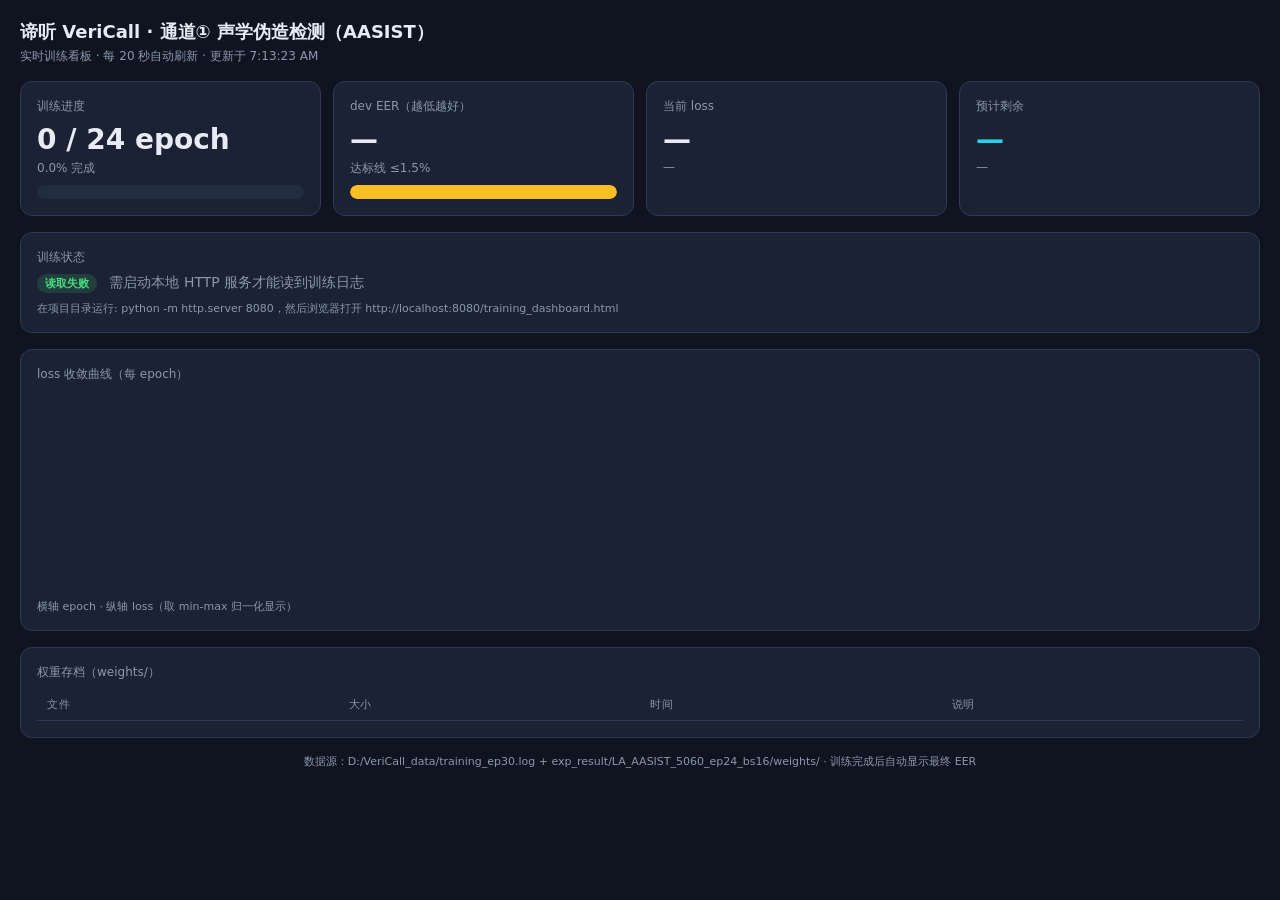
==== training_dashboard.html @ 416a3ff2 "restore: 全量恢复任务书 P0-P3 成果（原 git 对象库损坏，重建基线）" ====
<!DOCTYPE html>
<html lang="zh-CN">
<head>
<meta charset="UTF-8">
<meta name="viewport" content="width=device-width, initial-scale=1.0">
<title>谛听 VeriCall · 通道① AASIST 训练实时看板</title>
<style>
  :root{
    --bg:#0f1420; --card:#1a2233; --card2:#222c42; --line:#2e3a55;
    --text:#e6ebf5; --muted:#8b97ad; --green:#4ade80; --amber:#fbbf24;
    --red:#f87171; --purple:#a78bfa; --cyan:#22d3ee;
  }
  *{box-sizing:border-box;margin:0;padding:0}
  body{background:var(--bg);color:var(--text);font-family:'Segoe UI',system-ui,-apple-system,sans-serif;padding:20px;min-height:100vh}
  h1{font-size:18px;font-weight:600;margin-bottom:4px}
  .sub{color:var(--muted);font-size:12px;margin-bottom:16px}
  .grid{display:grid;grid-template-columns:repeat(auto-fit,minmax(220px,1fr));gap:12px;margin-bottom:16px}
  .card{background:var(--card);border:1px solid var(--line);border-radius:12px;padding:16px}
  .card h3{font-size:12px;color:var(--muted);font-weight:500;margin-bottom:8px}
  .big{font-size:28px;font-weight:700}
  .small{font-size:12px;color:var(--muted);margin-top:4px}
  .progress{height:14px;background:var(--card2);border-radius:7px;overflow:hidden;margin-top:8px}
  .bar{height:100%;border-radius:7px;background:var(--purple);transition:width .5s}
  .bar.warn{background:var(--amber)}
  .g{color:var(--green)}.a{color:var(--amber)}.r{color:var(--red)}.c{color:var(--cyan)}
  .bar-hd{display:flex;justify-content:space-between;font-size:12px;color:var(--muted);margin-bottom:4px}
  table{width:100%;border-collapse:collapse;font-size:13px}
  th,td{text-align:left;padding:8px 10px;border-bottom:1px solid var(--line)}
  th{color:var(--muted);font-weight:500;font-size:11px;text-transform:uppercase;letter-spacing:.5px}
  .status{display:inline-block;padding:2px 8px;border-radius:10px;font-size:11px;font-weight:600}
  .st-run{background:rgba(74,222,128,.15);color:var(--green)}
  .st-stall{background:rgba(251,191,36,.15);color:var(--amber)}
  .st-done{background:rgba(167,139,250,.15);color:var(--purple)}
  .foot{color:var(--muted);font-size:11px;margin-top:16px;text-align:center}
  .light{color:var(--muted);font-size:11px;margin-top:4px}
</style>
</head>
<body>
  <h1>谛听 VeriCall · 通道① 声学伪造检测（AASIST）</h1>
  <div class="sub">实时训练看板 · 每 20 秒自动刷新 · 更新于 <span id="upd">—</span></div>

  <div class="grid">
    <div class="card"><h3>训练进度</h3><div class="big" id="prog">—</div><div class="small" id="progSub">—</div><div class="progress"><div class="bar" id="progBar"></div></div></div>
    <div class="card"><h3>dev EER（越低越好）</h3><div class="big" id="eer">—</div><div class="small" id="eerSub">达标线 ≤1.5%</div><div class="progress"><div class="bar warn" id="eerBar"></div></div></div>
    <div class="card"><h3>当前 loss</h3><div class="big" id="loss">—</div><div class="small" id="lossDelta">—</div></div>
    <div class="card"><h3>预计剩余</h3><div class="big c" id="eta">—</div><div class="small" id="etaSub">—</div></div>
  </div>

  <div class="card" style="margin-bottom:16px">
    <h3>训练状态</h3>
    <div style="font-size:14px"><span class="status st-run" id="status">检测中…</span> <span id="statusTxt" style="margin-left:8px;color:var(--muted)">—</span></div>
    <div class="light" id="statusDetail" style="margin-top:8px">—</div>
  </div>

  <div class="card">
    <h3>loss 收敛曲线（每 epoch）</h3>
    <svg id="chart" width="100%" height="200" viewBox="0 0 900 200" preserveAspectRatio="none"></svg>
    <div class="light">横轴 epoch · 纵轴 loss（取 min-max 归一化显示）</div>
  </div>

  <div class="card" style="margin-top:16px">
    <h3>权重存档（weights/）</h3>
    <table><thead><tr><th>文件</th><th>大小</th><th>时间</th><th>说明</th></tr></thead><tbody id="wt"></tbody></table>
  </div>

  <div class="foot">数据源：D:/VeriCall_data/training_ep30.log + exp_result/LA_AASIST_5060_ep24_bs16/weights/ · 训练完成后自动显示最终 EER</div>

<script>
const TARGET=24, GOAL=1.5;
function human(sec){sec=Math.round(sec);if(sec<60)return sec+'s';if(sec<3600)return Math.floor(sec/60)+'m'+(sec%60);return Math.floor(sec/3600)+'h'+Math.floor((sec%3600)/60)+'m';}
function fmtTime(t){return t?new Date(t*1000).toLocaleTimeString():'—';}
function pctClass(v){return v<=GOAL?'g':(v<=5?'a':'r')}
async function load(){
  document.getElementById('upd').textContent=new Date().toLocaleTimeString();
  try{
    const log=await fetch('/log?_='+Date.now()).then(r=>r.text());
    const lines=log.split('\n');
    const epochs=[];
    for(const ln of lines){
      const m=ln.match(/epoch(\d+)\s+loss=([\d.]+)/);
      if(m)epochs.push({ep:+m[1],loss:+m[2]});
    }
    // dev EER 从 "DONE.\nLoss:..., dev_eer: X" 行解析, 结合最佳时的 epoch
    let lastEer=null,lastEerEpoch=null,lastBestEp=null;
    for(let i=0;i<lines.length;i++){
      const bm=lines[i].match(/best model find at epoch (\d+)/);
      if(bm)lastBestEp=+bm[1];
      const em=lines[i].match(/dev_eer:\s*([\d.]+)/);
      if(em){lastEer=+em[1];lastEerEpoch=lastBestEp;}
    }
    const cur=epochs[epochs.length-1];
    const done=cur?cur.ep+1:0;
    const pct=Math.min(100,100*done/TARGET);
    document.getElementById('prog').textContent=done+' / '+TARGET+' epoch';
    document.getElementById('progSub').textContent=pct.toFixed(1)+'% 完成';
    document.getElementById('progBar').style.width=pct+'%';
    // EER 显示最近一次
    const eerVal=lastEer;
    if(eerVal!==null){
      document.getElementById('eer').textContent=eerVal.toFixed(3)+'%';
      document.getElementById('eer').className='big '+pctClass(eerVal);
      document.getElementById('eerSub').textContent='epoch '+lastEerEpoch+' · 达标线 ≤1.5%';
      const eb=Math.min(100,100*(eerVal/30));
      document.getElementById('eerBar').style.width=Math.max(3,eb)+'%';
    }
    if(cur){
      document.getElementById('loss').textContent=cur.loss.toFixed(4);
      const prev=epochs[epochs.length-2];
      if(prev){
        const d=cur.loss-prev.loss;
        document.getElementById('lossDelta').innerHTML='较上epoch '+(d<0?'<span class="g">↓':'<span class="r">↑')+Math.abs(d).toFixed(4)+'</span>';
      }
    }
    // 状态
    const mtime=parseInt(log.split('_mtime_')[1]||0);
    const stall=lastEerEpoch!==null?null:null;
    const st=document.getElementById('status');
    if(epochs.length>=TARGET){st.textContent='已完成';st.className='status st-done';document.getElementById('statusTxt').textContent='24 epoch 全部完成，正在生成最终权重与 EER…';}
    else{st.textContent='训练中';st.className='status st-run';document.getElementById('statusTxt').textContent=epochs.length?('当前 epoch'+String(cur.ep).padStart(3,'0')+'（loss '+cur.loss.toFixed(4)+'）'):'启动中…';}
    // ETA：用权重文件 epoch_{N}.pth 的 mtime 差推算单 epoch 耗时
    document.getElementById('eta').textContent='—';
    try{
      const wf=await fetch('/weights?_='+Date.now()).then(r=>r.text());
      const epochsTs={};
      for(const ln of wf.split('\n')){
        const parts=ln.split('\t');
        if(parts.length<3)continue;
        const m=parts[0].match(/^epoch_(\d+)\.pth$/);
        if(m&&!parts[0].includes('_'))epochsTs[+m[1]]=new Date(parts[2].replace(/-/g,'/')).getTime();
      }
      const keys=Object.keys(epochsTs).map(Number).sort((a,b)=>a-b);
      if(keys.length>=2){
        const span=(epochsTs[keys[keys.length-1]]-epochsTs[keys[0]])/(keys.length-1);
        const remain=(TARGET-done)*span;
        if(span>0&&remain>0){
          document.getElementById('eta').textContent=human(remain/1000);
          document.getElementById('etaSub').textContent='约 '+human(span/1000)+'/epoch · 共'+done+' epoch';
        }
      }
    }catch(e){}
    // 权重列表
    const wt=document.getElementById('wt');
    wt.innerHTML='';
    if(wdir){for(const ln of wdir.split('\n')){const p=ln.trim();if(!p)continue;const m=p.split('\t');if(m.length<3)continue;const tr=document.createElement('tr');let note='';const fn=m[0];if(fn==='best.pth')note='最终权重';else if(fn==='swa.pth')note='SWA平均';else if(/^epoch_\d+\.pth$/.test(fn))note='周期存档';else if(/_\d+\.\d+\.pth$/.test(fn))note='dev最佳';tr.innerHTML='<td>'+fn+'</td><td>'+(+m[1]/1024).toFixed(0)+' KB</td><td>'+m[2]+'</td><td style="color:var(--muted)">'+note+'</td>';wt.appendChild(tr);}}
  }catch(e){
    document.getElementById('status').textContent='读取失败';
    document.getElementById('statusTxt').textContent='需启动本地 HTTP 服务才能读到训练日志';
    document.getElementById('statusDetail').textContent='在项目目录运行: python -m http.server 8080，然后浏览器打开 http://localhost:8080/training_dashboard.html';
  }
}
load(); setInterval(load,20000);
</script>
</body>
</html>
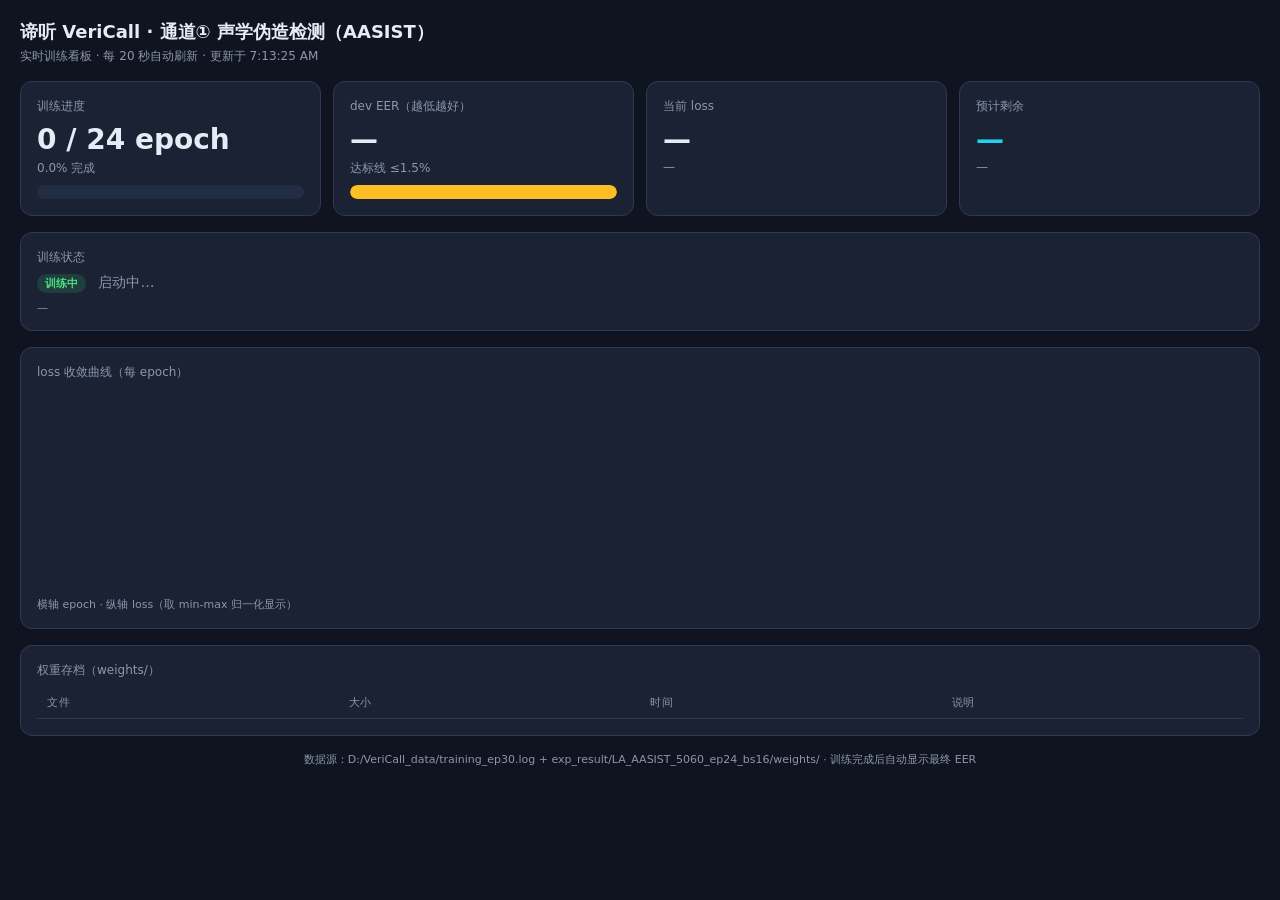
==== commit 9c03d96f: "fix(P0/P1): 路径穿越修复 + 看板bug + XSS转义 + 隐私数据治理 + 删死文件 - src/api/server.py: /api/enroll 称谓白名单校验+resolve " ====
--- a/training_dashboard.html
+++ b/training_dashboard.html
@@ -119,14 +119,18 @@
     else{st.textContent='训练中';st.className='status st-run';document.getElementById('statusTxt').textContent=epochs.length?('当前 epoch'+String(cur.ep).padStart(3,'0')+'（loss '+cur.loss.toFixed(4)+'）'):'启动中…';}
     // ETA：用权重文件 epoch_{N}.pth 的 mtime 差推算单 epoch 耗时
     document.getElementById('eta').textContent='—';
+    let wf='';
     try{
-      const wf=await fetch('/weights?_='+Date.now()).then(r=>r.text());
+      wf=await fetch('/weights?_='+Date.now()).then(r=>r.text());
+    }catch(e){wf='';}
+    const wdir=wf;
+    try{
       const epochsTs={};
       for(const ln of wf.split('\n')){
         const parts=ln.split('\t');
         if(parts.length<3)continue;
         const m=parts[0].match(/^epoch_(\d+)\.pth$/);
-        if(m&&!parts[0].includes('_'))epochsTs[+m[1]]=new Date(parts[2].replace(/-/g,'/')).getTime();
+        if(m)epochsTs[+m[1]]=new Date(parts[2].replace(/-/g,'/')).getTime();
       }
       const keys=Object.keys(epochsTs).map(Number).sort((a,b)=>a-b);
       if(keys.length>=2){
@@ -138,16 +142,17 @@
         }
       }
     }catch(e){}
-    // 权重列表
+    // 权重列表（wdir 已在上方定义，不再 Undefined；文件名经转义防注入）
     const wt=document.getElementById('wt');
     wt.innerHTML='';
-    if(wdir){for(const ln of wdir.split('\n')){const p=ln.trim();if(!p)continue;const m=p.split('\t');if(m.length<3)continue;const tr=document.createElement('tr');let note='';const fn=m[0];if(fn==='best.pth')note='最终权重';else if(fn==='swa.pth')note='SWA平均';else if(/^epoch_\d+\.pth$/.test(fn))note='周期存档';else if(/_\d+\.\d+\.pth$/.test(fn))note='dev最佳';tr.innerHTML='<td>'+fn+'</td><td>'+(+m[1]/1024).toFixed(0)+' KB</td><td>'+m[2]+'</td><td style="color:var(--muted)">'+note+'</td>';wt.appendChild(tr);}}
+    if(wdir){for(const ln of wdir.split('\n')){const p=ln.trim();if(!p)continue;const m=p.split('\t');if(m.length<3)continue;const tr=document.createElement('tr');let note='';const fn=m[0];if(fn==='best.pth')note='最终权重';else if(fn==='swa.pth')note='SWA平均';else if(/^epoch_\d+\.pth$/.test(fn))note='周期存档';else if(/_\d+\.\d+\.pth$/.test(fn))note='dev最佳';tr.innerHTML='<td>'+esc(fn)+'</td><td>'+(+m[1]/1024).toFixed(0)+' KB</td><td>'+esc(m[2])+'</td><td style="color:var(--muted)">'+esc(note)+'</td>';wt.appendChild(tr);}}
   }catch(e){
     document.getElementById('status').textContent='读取失败';
     document.getElementById('statusTxt').textContent='需启动本地 HTTP 服务才能读到训练日志';
-    document.getElementById('statusDetail').textContent='在项目目录运行: python -m http.server 8080，然后浏览器打开 http://localhost:8080/training_dashboard.html';
+    document.getElementById('statusDetail').textContent='启动: python scripts/training_dashboard_server.py，然后浏览器打开 http://localhost:8001';
   }
 }
+function esc(s){return String(s==null?'':s).replace(/[&<>"']/g,c=>({'&':'&amp;','<':'&lt;','>':'&gt;','"':'&quot;',"'":'&#39;'}[c]));}
 load(); setInterval(load,20000);
 </script>
 </body>
